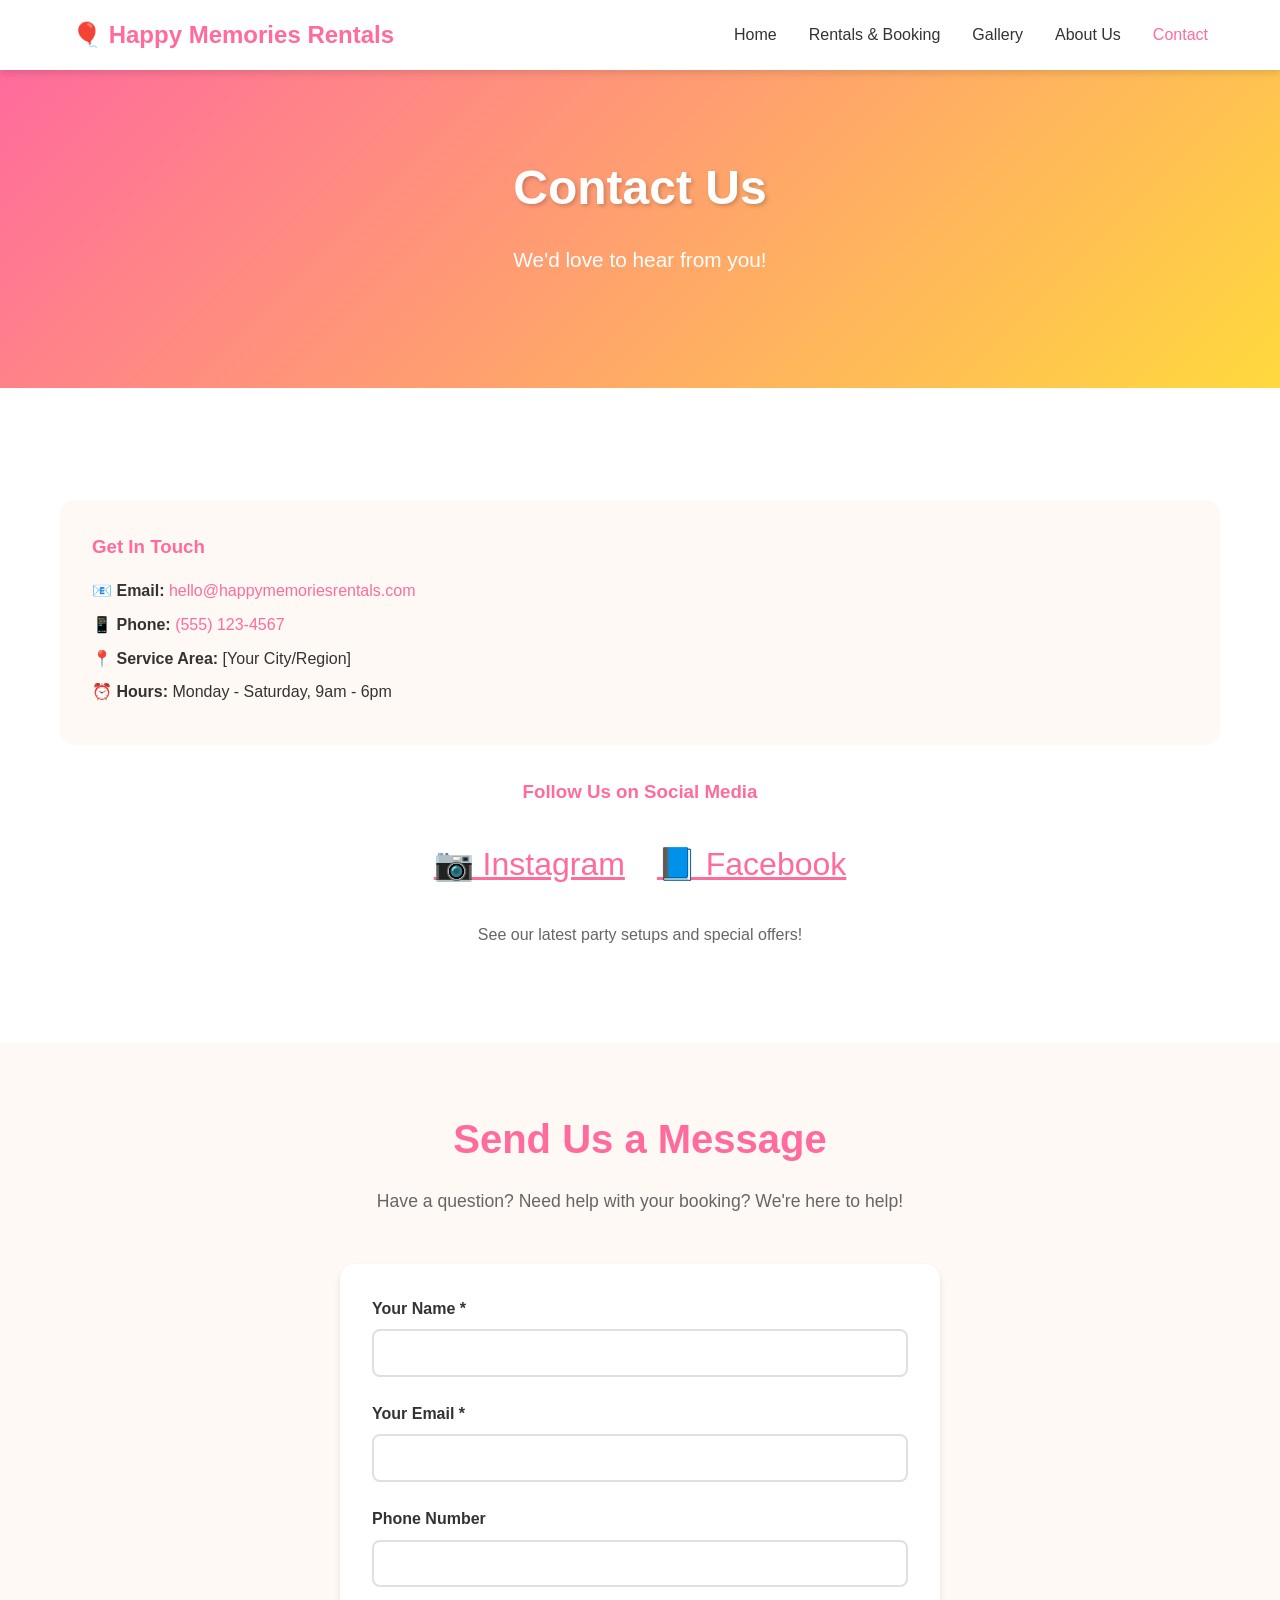
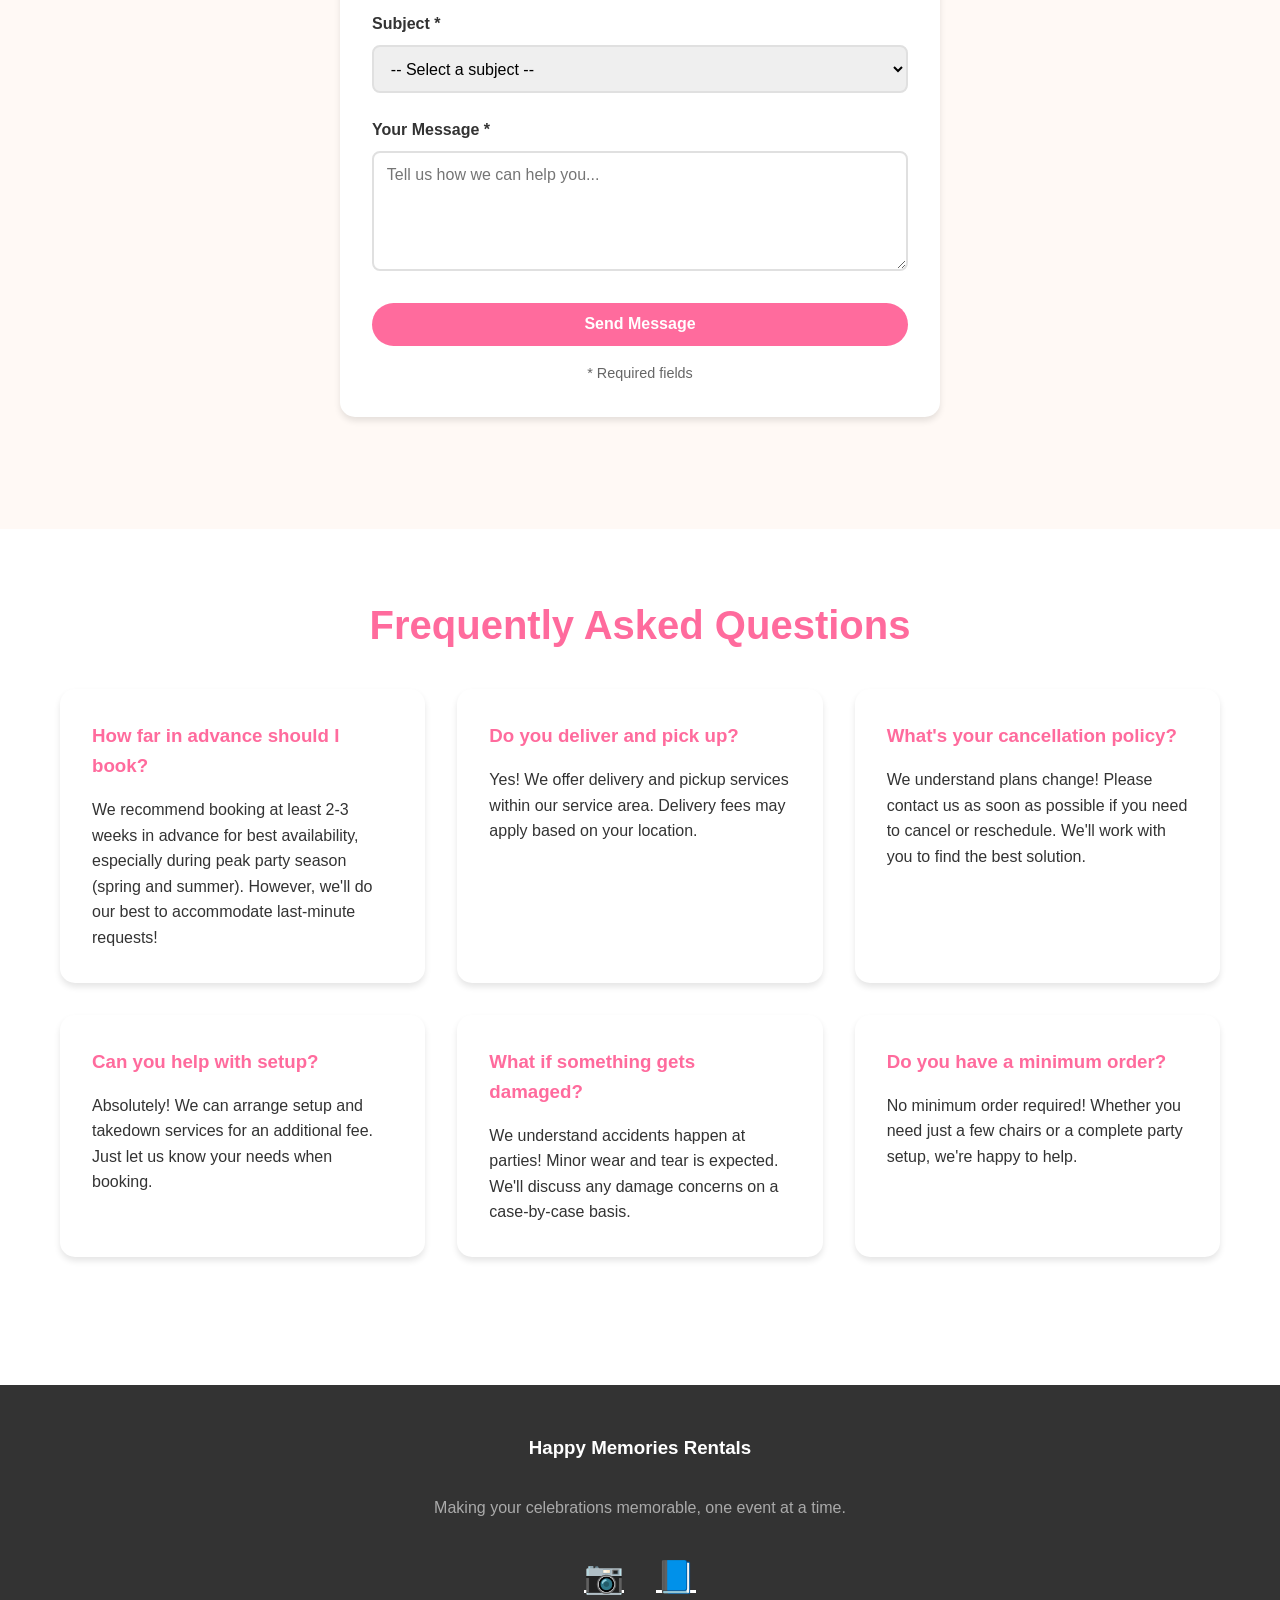
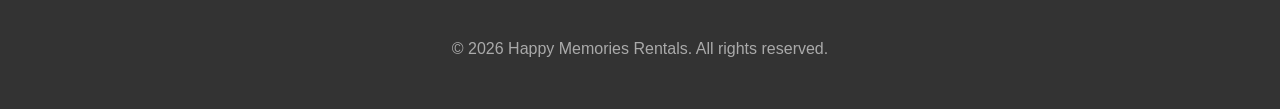
==== contact.html @ 7584897f "Add Happy Memories Rentals website files" ====
<!DOCTYPE html>
<html lang="en">
<head>
    <meta charset="UTF-8">
    <meta name="viewport" content="width=device-width, initial-scale=1.0">
    <meta name="description" content="Contact Happy Memories Rentals for party rental inquiries, questions, or support.">
    <title>Contact Us - Happy Memories Rentals</title>
    <link rel="stylesheet" href="assets/css/style.css">
</head>
<body>
    <!-- Navigation Bar -->
    <nav>
        <div class="nav-container">
            <a href="index.html" class="logo">🎈 Happy Memories Rentals</a>
            <div class="menu-toggle">
                <span></span>
                <span></span>
                <span></span>
            </div>
            <ul class="nav-menu">
                <li><a href="index.html">Home</a></li>
                <li><a href="rentals.html">Rentals & Booking</a></li>
                <li><a href="gallery.html">Gallery</a></li>
                <li><a href="about.html">About Us</a></li>
                <li><a href="contact.html">Contact</a></li>
            </ul>
        </div>
    </nav>

    <!-- Hero Section -->
    <section class="hero">
        <div class="container">
            <h1>Contact Us</h1>
            <p>We'd love to hear from you!</p>
        </div>
    </section>

    <!-- Contact Information -->
    <section class="section">
        <div class="container">
            <div class="contact-info">
                <h3>Get In Touch</h3>
                <p>📧 <strong>Email:</strong> <a href="mailto:hello@happymemoriesrentals.com">hello@happymemoriesrentals.com</a></p>
                <p>📱 <strong>Phone:</strong> <a href="tel:+15551234567">(555) 123-4567</a></p>
                <p>📍 <strong>Service Area:</strong> [Your City/Region]</p>
                <p>⏰ <strong>Hours:</strong> Monday - Saturday, 9am - 6pm</p>
            </div>

            <div style="text-align: center; margin: 2rem 0;">
                <h3 style="color: var(--primary-color); margin-bottom: 1rem;">Follow Us on Social Media</h3>
                <div class="social-links">
                    <a href="https://www.instagram.com" target="_blank" aria-label="Instagram" title="Follow us on Instagram" style="color: var(--primary-color);">📷 Instagram</a>
                    <a href="https://www.facebook.com" target="_blank" aria-label="Facebook" title="Like us on Facebook" style="color: var(--primary-color);">📘 Facebook</a>
                </div>
                <p style="margin-top: 1rem; color: var(--light-text);">See our latest party setups and special offers!</p>
            </div>
        </div>
    </section>

    <!-- Contact Form -->
    <section class="section" style="background-color: var(--background-light);">
        <div class="container">
            <h2 class="section-title">Send Us a Message</h2>
            <p class="section-description">Have a question? Need help with your booking? We're here to help!</p>
            
            <div class="form-container">
                <!-- Form Message (Success/Error) -->
                <div id="formMessage" class="form-message"></div>

                <form id="contactForm">
                    <div class="form-group">
                        <label for="name">Your Name *</label>
                        <input type="text" id="name" name="name" required>
                    </div>

                    <div class="form-group">
                        <label for="email">Your Email *</label>
                        <input type="email" id="email" name="email" required>
                    </div>

                    <div class="form-group">
                        <label for="phone">Phone Number</label>
                        <input type="tel" id="phone" name="phone">
                    </div>

                    <div class="form-group">
                        <label for="subject">Subject *</label>
                        <select id="subject" name="subject" required>
                            <option value="">-- Select a subject --</option>
                            <option value="general">General Inquiry</option>
                            <option value="booking">Booking Question</option>
                            <option value="pricing">Pricing Information</option>
                            <option value="availability">Check Availability</option>
                            <option value="feedback">Feedback</option>
                            <option value="other">Other</option>
                        </select>
                    </div>

                    <div class="form-group">
                        <label for="message">Your Message *</label>
                        <textarea id="message" name="message" required placeholder="Tell us how we can help you..."></textarea>
                    </div>

                    <button type="submit" class="btn btn-secondary" style="width: 100%;">Send Message</button>
                    
                    <p style="text-align: center; margin-top: 1rem; font-size: 0.9rem; color: var(--light-text);">
                        * Required fields
                    </p>
                </form>
            </div>
        </div>
    </section>

    <!-- FAQ Section -->
    <section class="section">
        <div class="container">
            <h2 class="section-title">Frequently Asked Questions</h2>
            
            <div class="card-grid">
                <div class="card">
                    <h3>How far in advance should I book?</h3>
                    <p>We recommend booking at least 2-3 weeks in advance for best availability, especially during peak party season (spring and summer). However, we'll do our best to accommodate last-minute requests!</p>
                </div>
                
                <div class="card">
                    <h3>Do you deliver and pick up?</h3>
                    <p>Yes! We offer delivery and pickup services within our service area. Delivery fees may apply based on your location.</p>
                </div>
                
                <div class="card">
                    <h3>What's your cancellation policy?</h3>
                    <p>We understand plans change! Please contact us as soon as possible if you need to cancel or reschedule. We'll work with you to find the best solution.</p>
                </div>
                
                <div class="card">
                    <h3>Can you help with setup?</h3>
                    <p>Absolutely! We can arrange setup and takedown services for an additional fee. Just let us know your needs when booking.</p>
                </div>
                
                <div class="card">
                    <h3>What if something gets damaged?</h3>
                    <p>We understand accidents happen at parties! Minor wear and tear is expected. We'll discuss any damage concerns on a case-by-case basis.</p>
                </div>
                
                <div class="card">
                    <h3>Do you have a minimum order?</h3>
                    <p>No minimum order required! Whether you need just a few chairs or a complete party setup, we're happy to help.</p>
                </div>
            </div>
        </div>
    </section>

    <!-- Footer -->
    <footer>
        <div class="footer-content">
            <h3>Happy Memories Rentals</h3>
            <p>Making your celebrations memorable, one event at a time.</p>
            
            <div class="social-links">
                <a href="https://www.instagram.com" target="_blank" aria-label="Instagram" title="Follow us on Instagram">📷</a>
                <a href="https://www.facebook.com" target="_blank" aria-label="Facebook" title="Like us on Facebook">📘</a>
            </div>
            
            <p>&copy; 2026 Happy Memories Rentals. All rights reserved.</p>
        </div>
    </footer>

    <!-- JavaScript -->
    <script src="assets/js/main.js"></script>
</body>
</html>
---- assets/css/style.css ----
/* ========================================
   Happy Memories Rentals - Main Stylesheet
   ======================================== */

/* Root Variables - Easy to customize colors */
:root {
    --primary-color: #ff6b9d;
    --secondary-color: #ffd93d;
    --accent-color: #6bcf7f;
    --dark-text: #333333;
    --light-text: #666666;
    --background-light: #fff9f5;
    --white: #ffffff;
    --border-color: #e0e0e0;
    --success-color: #4caf50;
    --error-color: #f44336;
    --shadow: 0 4px 6px rgba(0, 0, 0, 0.1);
    --shadow-lg: 0 10px 30px rgba(0, 0, 0, 0.15);
}

/* Reset and Base Styles */
* {
    margin: 0;
    padding: 0;
    box-sizing: border-box;
}

body {
    font-family: 'Segoe UI', Tahoma, Geneva, Verdana, sans-serif;
    line-height: 1.6;
    color: var(--dark-text);
    background-color: var(--white);
}

/* Container */
.container {
    max-width: 1200px;
    margin: 0 auto;
    padding: 0 20px;
}

/* ========================================
   Navigation Bar
   ======================================== */
nav {
    background-color: var(--white);
    box-shadow: var(--shadow);
    position: sticky;
    top: 0;
    z-index: 1000;
}

.nav-container {
    display: flex;
    justify-content: space-between;
    align-items: center;
    padding: 1rem 2rem;
    max-width: 1200px;
    margin: 0 auto;
}

.logo {
    font-size: 1.5rem;
    font-weight: bold;
    color: var(--primary-color);
    text-decoration: none;
}

.nav-menu {
    display: flex;
    list-style: none;
    gap: 2rem;
}

.nav-menu a {
    text-decoration: none;
    color: var(--dark-text);
    font-weight: 500;
    transition: color 0.3s;
}

.nav-menu a:hover,
.nav-menu a.active {
    color: var(--primary-color);
}

/* Mobile Menu Toggle */
.menu-toggle {
    display: none;
    flex-direction: column;
    cursor: pointer;
}

.menu-toggle span {
    width: 25px;
    height: 3px;
    background-color: var(--dark-text);
    margin: 3px 0;
    transition: 0.3s;
}

/* ========================================
   Hero Section
   ======================================== */
.hero {
    background: linear-gradient(135deg, var(--primary-color) 0%, var(--secondary-color) 100%);
    color: var(--white);
    text-align: center;
    padding: 5rem 2rem;
    margin-bottom: 3rem;
}

.hero h1 {
    font-size: 3rem;
    margin-bottom: 1rem;
    text-shadow: 2px 2px 4px rgba(0, 0, 0, 0.2);
}

.hero p {
    font-size: 1.3rem;
    margin-bottom: 2rem;
    max-width: 700px;
    margin-left: auto;
    margin-right: auto;
}

.hero .tagline {
    font-style: italic;
    font-size: 1.1rem;
    margin-bottom: 2rem;
}

/* ========================================
   Buttons
   ======================================== */
.btn {
    display: inline-block;
    padding: 0.8rem 2rem;
    border-radius: 50px;
    text-decoration: none;
    font-weight: bold;
    transition: all 0.3s;
    cursor: pointer;
    border: none;
    font-size: 1rem;
}

.btn-primary {
    background-color: var(--white);
    color: var(--primary-color);
}

.btn-primary:hover {
    transform: translateY(-3px);
    box-shadow: var(--shadow-lg);
}

.btn-secondary {
    background-color: var(--primary-color);
    color: var(--white);
}

.btn-secondary:hover {
    background-color: #ff5288;
    transform: translateY(-3px);
}

/* ========================================
   Cards and Content Sections
   ======================================== */
.section {
    padding: 4rem 2rem;
}

.section-title {
    text-align: center;
    font-size: 2.5rem;
    margin-bottom: 1rem;
    color: var(--primary-color);
}

.section-description {
    text-align: center;
    font-size: 1.1rem;
    color: var(--light-text);
    margin-bottom: 3rem;
    max-width: 700px;
    margin-left: auto;
    margin-right: auto;
}

.card-grid {
    display: grid;
    grid-template-columns: repeat(auto-fit, minmax(300px, 1fr));
    gap: 2rem;
    margin-top: 2rem;
}

.card {
    background-color: var(--white);
    border-radius: 15px;
    padding: 2rem;
    box-shadow: var(--shadow);
    transition: transform 0.3s, box-shadow 0.3s;
}

.card:hover {
    transform: translateY(-5px);
    box-shadow: var(--shadow-lg);
}

.card h3 {
    color: var(--primary-color);
    margin-bottom: 1rem;
}

/* ========================================
   Rental Items
   ======================================== */
.rental-grid {
    display: grid;
    grid-template-columns: repeat(auto-fit, minmax(280px, 1fr));
    gap: 2rem;
    margin: 3rem 0;
}

.rental-item {
    background-color: var(--white);
    border-radius: 15px;
    overflow: hidden;
    box-shadow: var(--shadow);
    transition: transform 0.3s;
}

.rental-item:hover {
    transform: scale(1.02);
}

.rental-image {
    width: 100%;
    height: 250px;
    background: linear-gradient(135deg, #e0e0e0 0%, #f5f5f5 100%);
    display: flex;
    align-items: center;
    justify-content: center;
    font-size: 3rem;
    color: var(--light-text);
}

.rental-info {
    padding: 1.5rem;
}

.rental-info h3 {
    color: var(--dark-text);
    margin-bottom: 0.5rem;
}

.rental-price {
    color: var(--primary-color);
    font-size: 1.5rem;
    font-weight: bold;
    margin: 1rem 0;
}

.quantity-selector {
    display: flex;
    align-items: center;
    gap: 1rem;
    margin-top: 1rem;
}

.quantity-selector label {
    font-weight: 500;
}

.quantity-selector input {
    width: 80px;
    padding: 0.5rem;
    border: 2px solid var(--border-color);
    border-radius: 8px;
    font-size: 1rem;
}

/* ========================================
   Forms
   ======================================== */
.form-container {
    max-width: 600px;
    margin: 3rem auto;
    background-color: var(--white);
    padding: 2rem;
    border-radius: 15px;
    box-shadow: var(--shadow);
}

.form-group {
    margin-bottom: 1.5rem;
}

.form-group label {
    display: block;
    margin-bottom: 0.5rem;
    font-weight: 600;
    color: var(--dark-text);
}

.form-group input,
.form-group textarea,
.form-group select {
    width: 100%;
    padding: 0.8rem;
    border: 2px solid var(--border-color);
    border-radius: 8px;
    font-size: 1rem;
    font-family: inherit;
    transition: border-color 0.3s;
}

.form-group input:focus,
.form-group textarea:focus,
.form-group select:focus {
    outline: none;
    border-color: var(--primary-color);
}

.form-group textarea {
    resize: vertical;
    min-height: 120px;
}

/* Form Messages */
.form-message {
    padding: 1rem;
    border-radius: 8px;
    margin-bottom: 1rem;
    display: none;
}

.form-message.show {
    display: block;
}

.form-message.success {
    background-color: #e8f5e9;
    color: var(--success-color);
    border: 2px solid var(--success-color);
}

.form-message.error {
    background-color: #ffebee;
    color: var(--error-color);
    border: 2px solid var(--error-color);
}

/* ========================================
   Gallery
   ======================================== */
.gallery-grid {
    display: grid;
    grid-template-columns: repeat(auto-fit, minmax(300px, 1fr));
    gap: 1.5rem;
    margin: 3rem 0;
}

.gallery-item {
    position: relative;
    overflow: hidden;
    border-radius: 15px;
    box-shadow: var(--shadow);
    cursor: pointer;
    transition: transform 0.3s;
}

.gallery-item:hover {
    transform: scale(1.05);
}

.gallery-item img {
    width: 100%;
    height: 300px;
    object-fit: cover;
    background: linear-gradient(135deg, #e0e0e0 0%, #f5f5f5 100%);
    display: flex;
    align-items: center;
    justify-content: center;
}

.gallery-caption {
    position: absolute;
    bottom: 0;
    left: 0;
    right: 0;
    background: linear-gradient(to top, rgba(0, 0, 0, 0.8), transparent);
    color: var(--white);
    padding: 1.5rem 1rem 1rem;
    text-align: center;
    font-weight: 500;
}

/* Placeholder for gallery images */
.gallery-placeholder {
    width: 100%;
    height: 300px;
    background: linear-gradient(135deg, var(--primary-color) 0%, var(--secondary-color) 100%);
    display: flex;
    align-items: center;
    justify-content: center;
    font-size: 3rem;
    color: var(--white);
}

/* ========================================
   Footer
   ======================================== */
footer {
    background-color: var(--dark-text);
    color: var(--white);
    text-align: center;
    padding: 3rem 2rem;
    margin-top: 4rem;
}

.footer-content {
    max-width: 1200px;
    margin: 0 auto;
}

.social-links {
    display: flex;
    justify-content: center;
    gap: 2rem;
    margin: 2rem 0;
}

.social-links a {
    color: var(--white);
    font-size: 2rem;
    transition: color 0.3s;
}

.social-links a:hover {
    color: var(--primary-color);
}

footer p {
    margin-top: 2rem;
    color: #aaa;
}

/* ========================================
   Contact Info
   ======================================== */
.contact-info {
    background-color: var(--background-light);
    padding: 2rem;
    border-radius: 15px;
    margin-bottom: 2rem;
}

.contact-info h3 {
    color: var(--primary-color);
    margin-bottom: 1rem;
}

.contact-info p {
    margin: 0.5rem 0;
}

.contact-info a {
    color: var(--primary-color);
    text-decoration: none;
}

.contact-info a:hover {
    text-decoration: underline;
}

/* ========================================
   About Section
   ======================================== */
.about-content {
    max-width: 800px;
    margin: 0 auto;
    padding: 2rem;
    line-height: 1.8;
}

.about-content h2 {
    color: var(--primary-color);
    margin-top: 2rem;
    margin-bottom: 1rem;
}

.about-content p {
    margin-bottom: 1.5rem;
    font-size: 1.1rem;
}

/* ========================================
   Responsive Design
   ======================================== */

/* Tablets */
@media (max-width: 768px) {
    .nav-menu {
        position: fixed;
        left: -100%;
        top: 70px;
        flex-direction: column;
        background-color: var(--white);
        width: 100%;
        text-align: center;
        transition: 0.3s;
        box-shadow: var(--shadow);
        padding: 2rem 0;
    }

    .nav-menu.active {
        left: 0;
    }

    .menu-toggle {
        display: flex;
    }

    .hero h1 {
        font-size: 2rem;
    }

    .hero p {
        font-size: 1.1rem;
    }

    .section-title {
        font-size: 2rem;
    }

    .card-grid,
    .rental-grid,
    .gallery-grid {
        grid-template-columns: 1fr;
    }
}

/* Mobile */
@media (max-width: 480px) {
    .nav-container {
        padding: 1rem;
    }

    .hero {
        padding: 3rem 1rem;
    }

    .hero h1 {
        font-size: 1.5rem;
    }

    .hero p {
        font-size: 1rem;
    }

    .section {
        padding: 2rem 1rem;
    }

    .form-container {
        padding: 1.5rem;
    }

    .btn {
        padding: 0.6rem 1.5rem;
        font-size: 0.9rem;
    }
}

/* ========================================
   Utility Classes
   ======================================== */
.text-center {
    text-align: center;
}

.mt-1 { margin-top: 1rem; }
.mt-2 { margin-top: 2rem; }
.mt-3 { margin-top: 3rem; }

.mb-1 { margin-bottom: 1rem; }
.mb-2 { margin-bottom: 2rem; }
.mb-3 { margin-bottom: 3rem; }

.hidden {
    display: none;
}
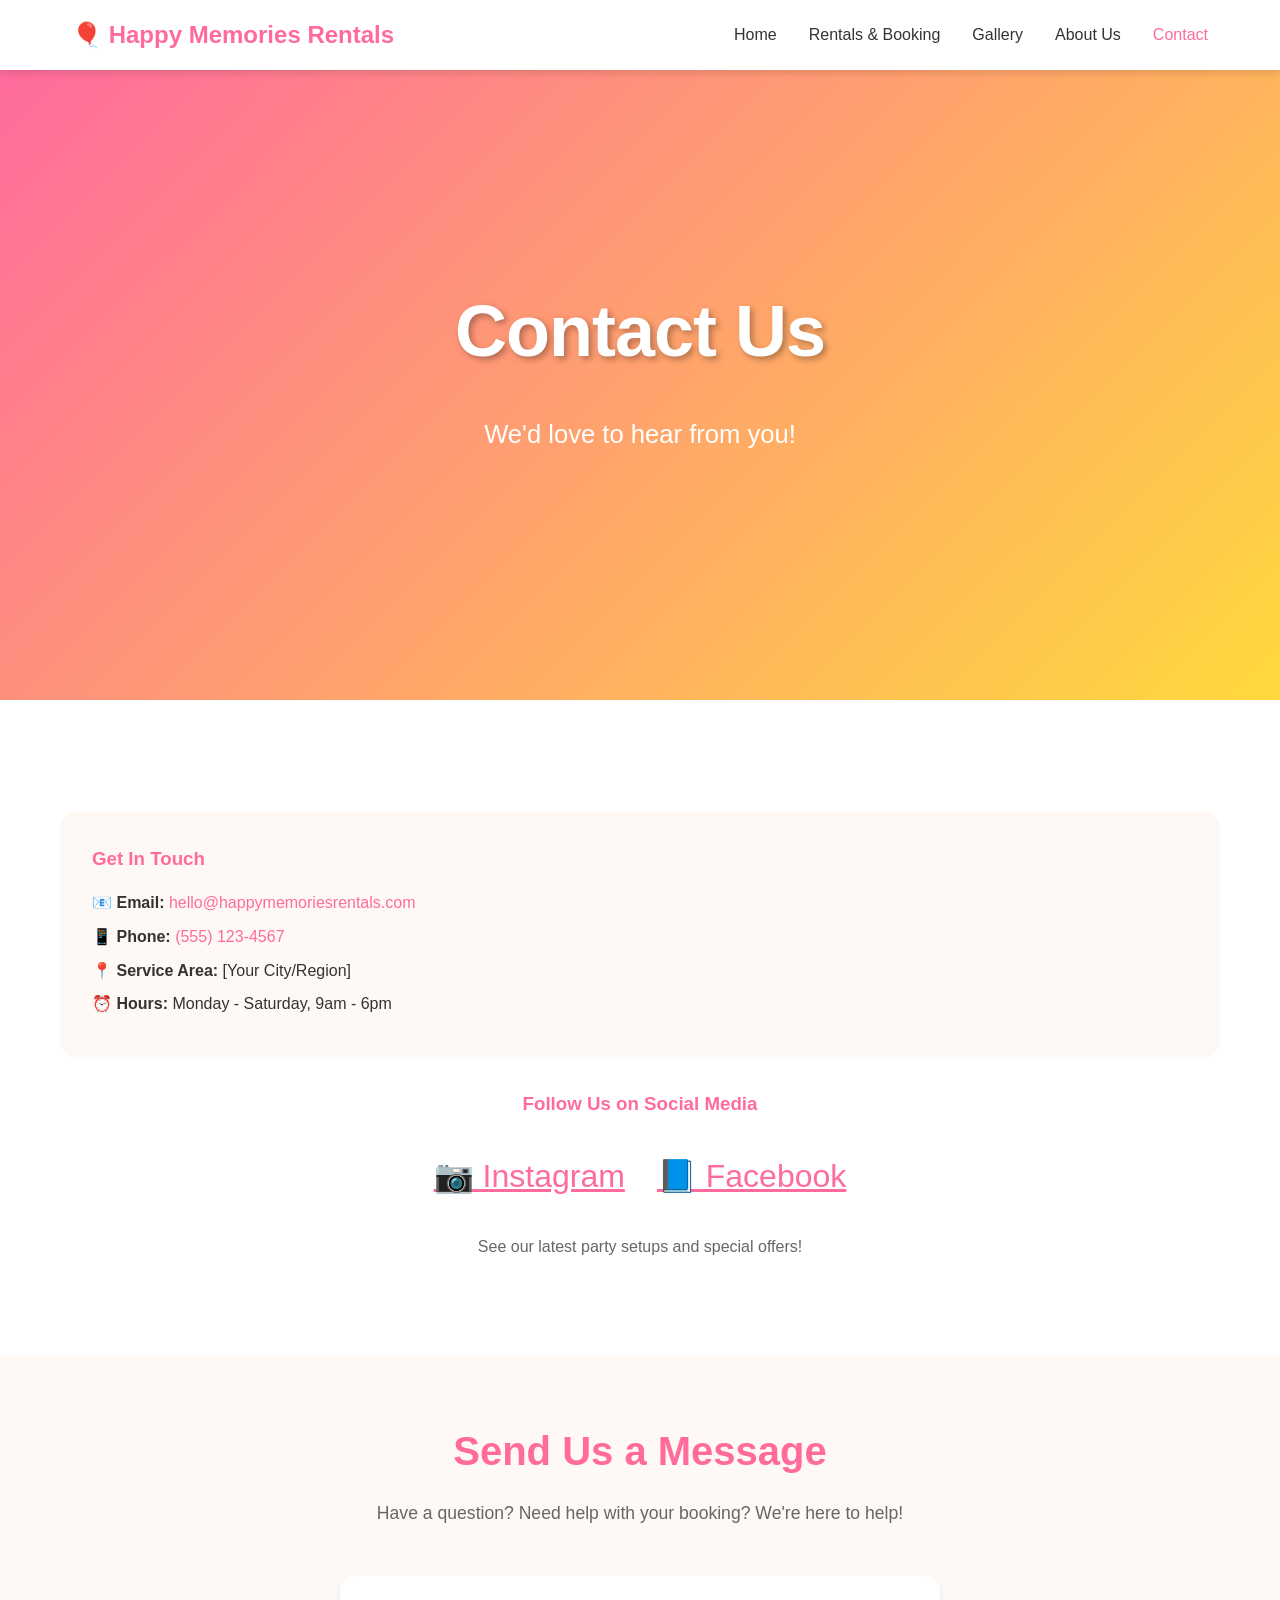
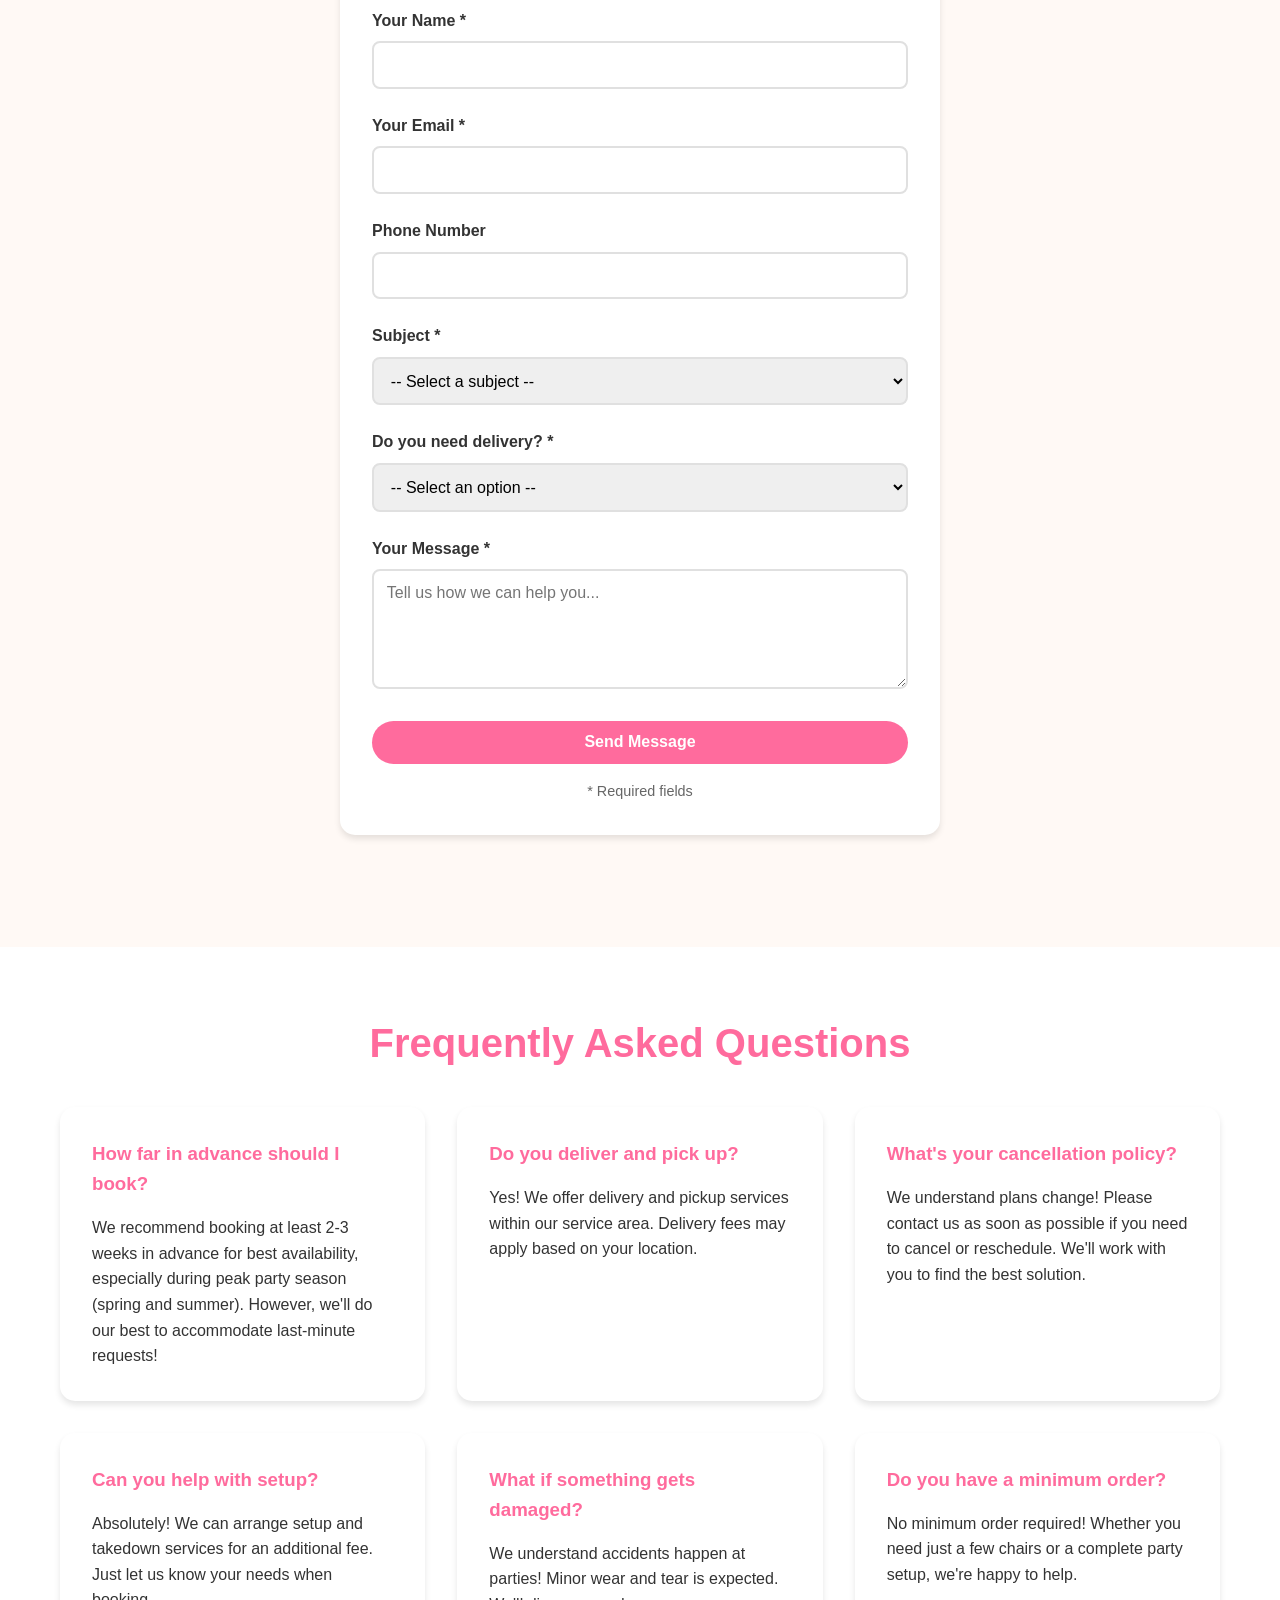
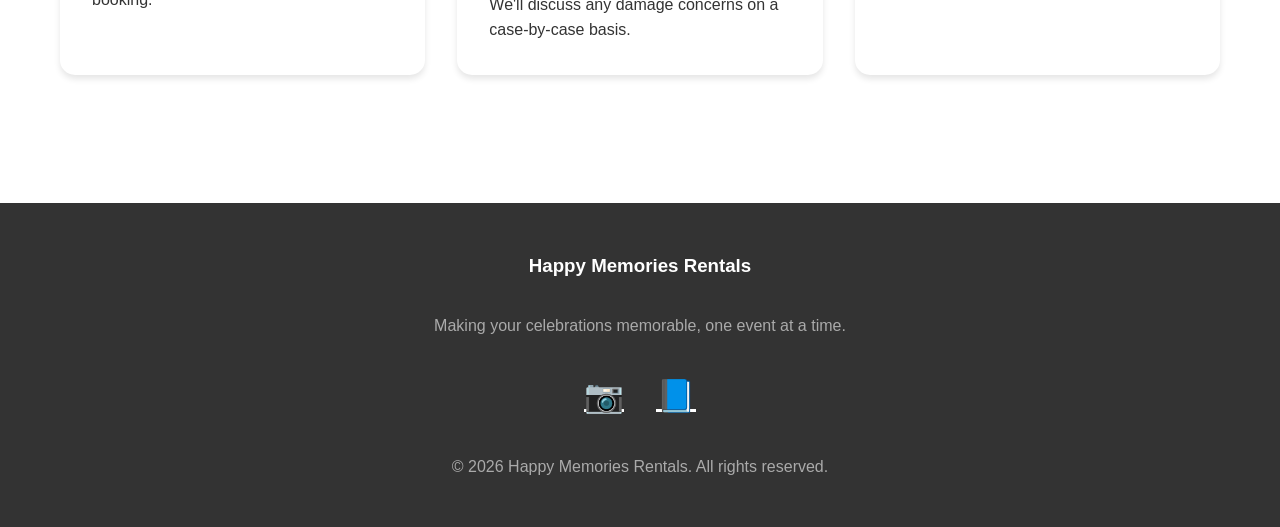
==== commit c9c01f94: "Delivery address imput" ====
--- a/contact.html
+++ b/contact.html
@@ -97,6 +97,21 @@
                     </div>
 
                     <div class="form-group">
+                        <label for="needsDelivery">Do you need delivery? *</label>
+                        <select id="needsDelivery" name="needsDelivery" required>
+                            <option value="">-- Select an option --</option>
+                            <option value="yes">Yes, I need delivery</option>
+                            <option value="no">No, I will pick up</option>
+                        </select>
+                    </div>
+
+                    <div class="form-group" id="partyAddressGroup" style="display: none;">
+                        <label for="partyAddress">Party Address *</label>
+                        <input type="text" id="partyAddress" name="partyAddress" placeholder="Enter your party address for delivery">
+                        <small style="color: var(--light-text); display: block; margin-top: 0.5rem;">We'll confirm delivery availability when we respond to your request.</small>
+                    </div>
+
+                    <div class="form-group">
                         <label for="message">Your Message *</label>
                         <textarea id="message" name="message" required placeholder="Tell us how we can help you..."></textarea>
                     </div>
--- a/assets/css/style.css
+++ b/assets/css/style.css
@@ -106,28 +106,36 @@
     background: linear-gradient(135deg, var(--primary-color) 0%, var(--secondary-color) 100%);
     color: var(--white);
     text-align: center;
-    padding: 5rem 2rem;
+    padding: 8rem 2rem;
     margin-bottom: 3rem;
+    min-height: 70vh;
+    display: flex;
+    align-items: center;
+    justify-content: center;
 }
 
 .hero h1 {
-    font-size: 3rem;
-    margin-bottom: 1rem;
-    text-shadow: 2px 2px 4px rgba(0, 0, 0, 0.2);
+    font-size: 4.5rem;
+    margin-bottom: 1.5rem;
+    text-shadow: 3px 3px 6px rgba(0, 0, 0, 0.3);
+    font-weight: 800;
+    letter-spacing: -1px;
 }
 
 .hero p {
-    font-size: 1.3rem;
-    margin-bottom: 2rem;
-    max-width: 700px;
+    font-size: 1.6rem;
+    margin-bottom: 2.5rem;
+    max-width: 800px;
     margin-left: auto;
     margin-right: auto;
+    line-height: 1.7;
 }
 
 .hero .tagline {
     font-style: italic;
-    font-size: 1.1rem;
-    margin-bottom: 2rem;
+    font-size: 1.8rem;
+    margin-bottom: 2.5rem;
+    font-weight: 300;
 }
 
 /* ========================================
@@ -148,11 +156,19 @@
 .btn-primary {
     background-color: var(--white);
     color: var(--primary-color);
+    padding: 1.5rem 4rem;
+    font-size: 1.5rem;
+    font-weight: 800;
+    box-shadow: 0 6px 20px rgba(0, 0, 0, 0.2);
+    text-transform: uppercase;
+    letter-spacing: 1px;
 }
 
 .btn-primary:hover {
-    transform: translateY(-3px);
-    box-shadow: var(--shadow-lg);
+    transform: translateY(-5px);
+    box-shadow: 0 10px 30px rgba(0, 0, 0, 0.3);
+    background-color: var(--secondary-color);
+    color: var(--dark-text);
 }
 
 .btn-secondary {
@@ -219,67 +235,102 @@
    ======================================== */
 .rental-grid {
     display: grid;
-    grid-template-columns: repeat(auto-fit, minmax(280px, 1fr));
-    gap: 2rem;
+    grid-template-columns: repeat(auto-fit, minmax(320px, 1fr));
+    gap: 2.5rem;
     margin: 3rem 0;
 }
 
 .rental-item {
     background-color: var(--white);
-    border-radius: 15px;
+    border-radius: 20px;
     overflow: hidden;
-    box-shadow: var(--shadow);
-    transition: transform 0.3s;
+    box-shadow: 0 4px 15px rgba(0, 0, 0, 0.1);
+    transition: all 0.3s ease;
+    border: 2px solid transparent;
 }
 
 .rental-item:hover {
-    transform: scale(1.02);
+    transform: translateY(-8px);
+    box-shadow: 0 8px 25px rgba(255, 107, 157, 0.2);
+    border-color: var(--primary-color);
 }
 
 .rental-image {
     width: 100%;
-    height: 250px;
-    background: linear-gradient(135deg, #e0e0e0 0%, #f5f5f5 100%);
+    height: 200px;
+    background: linear-gradient(135deg, var(--primary-color) 0%, var(--secondary-color) 100%);
     display: flex;
     align-items: center;
     justify-content: center;
-    font-size: 3rem;
-    color: var(--light-text);
+    font-size: 5rem;
+    position: relative;
+}
+
+.rental-image::after {
+    content: 'Image placeholder';
+    position: absolute;
+    bottom: 10px;
+    right: 10px;
+    font-size: 0.75rem;
+    color: rgba(255, 255, 255, 0.7);
+    background: rgba(0, 0, 0, 0.2);
+    padding: 0.25rem 0.5rem;
+    border-radius: 5px;
 }
 
 .rental-info {
-    padding: 1.5rem;
+    padding: 2rem;
 }
 
 .rental-info h3 {
     color: var(--dark-text);
-    margin-bottom: 0.5rem;
+    margin-bottom: 0.75rem;
+    font-size: 1.4rem;
+}
+
+.rental-description {
+    color: var(--light-text);
+    font-size: 0.95rem;
+    margin-bottom: 1rem;
+    line-height: 1.5;
 }
 
 .rental-price {
     color: var(--primary-color);
-    font-size: 1.5rem;
+    font-size: 1.8rem;
     font-weight: bold;
-    margin: 1rem 0;
+    margin: 1.25rem 0;
+    display: block;
 }
 
 .quantity-selector {
     display: flex;
     align-items: center;
     gap: 1rem;
-    margin-top: 1rem;
+    margin-top: 1.5rem;
 }
 
 .quantity-selector label {
-    font-weight: 500;
+    font-weight: 600;
+    color: var(--dark-text);
+    font-size: 1rem;
 }
 
 .quantity-selector input {
     width: 80px;
-    padding: 0.5rem;
+    padding: 0.75rem;
     border: 2px solid var(--border-color);
-    border-radius: 8px;
-    font-size: 1rem;
+    border-radius: 10px;
+    text-align: center;
+    font-size: 1.1rem;
+    font-weight: 600;
+    transition: all 0.3s;
+}
+
+.quantity-selector input:focus {
+    outline: none;
+    border-color: var(--primary-color);
+    box-shadow: 0 0 0 3px rgba(255, 107, 157, 0.1);
 }
 
 /* ========================================
